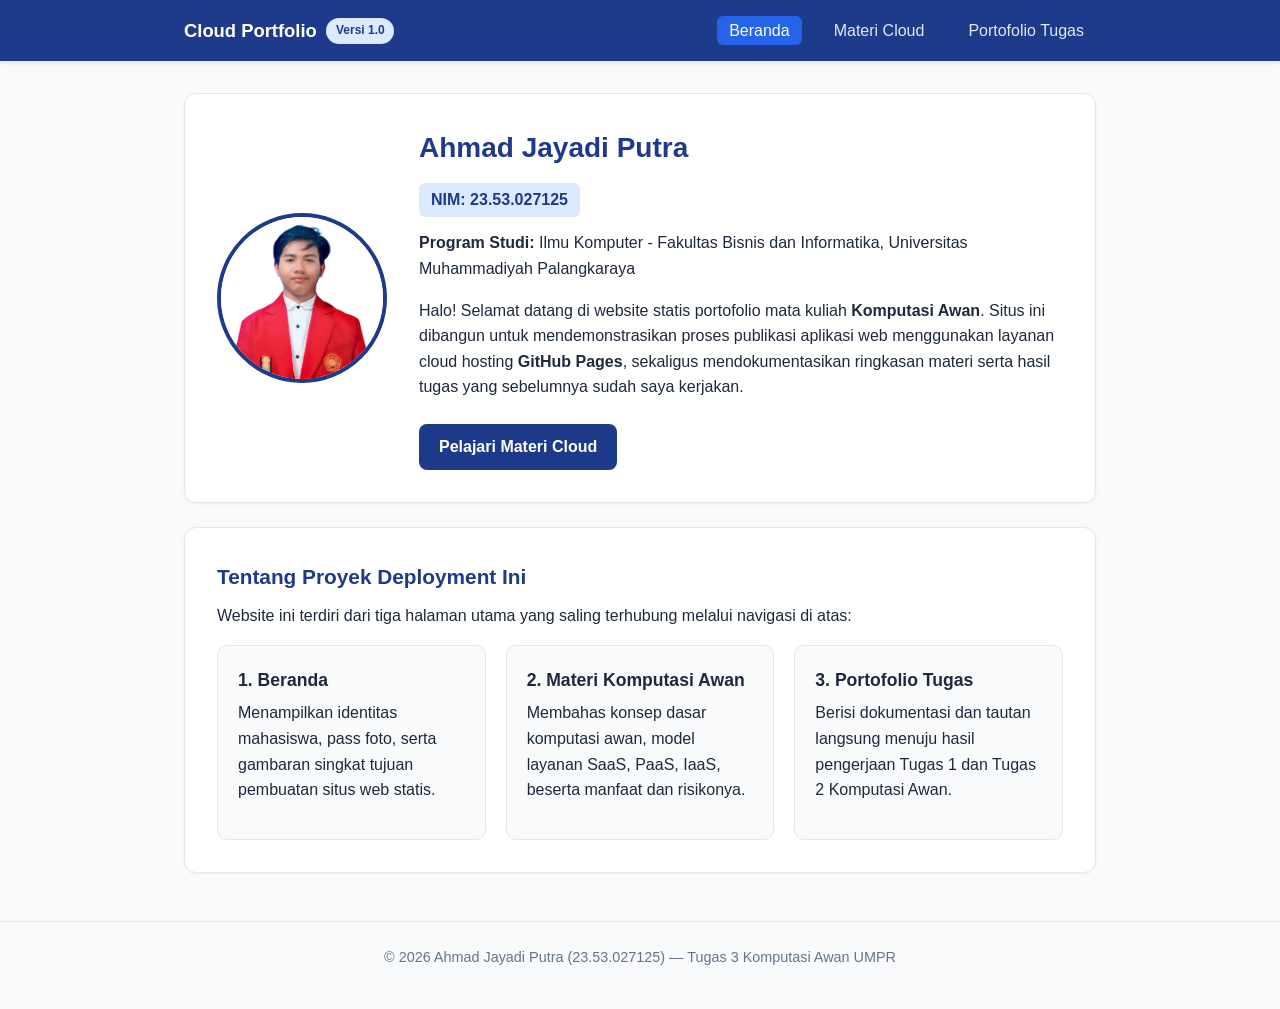
==== index.html @ f8fcc460 "Upload website versi 1" ====
<!DOCTYPE html>
<html lang="id">
<head>
  <meta charset="UTF-8">
  <meta name="viewport" content="width=device-width, initial-scale=1.0">
  <title>Beranda - Ahmad Jayadi Putra | Komputasi Awan</title>
  <link rel="stylesheet" href="assets/css/style.css">
</head>
<body>
  <header>
    <div class="nav-container">
      <div class="brand">
        <span>Cloud Portfolio</span>
        <span class="version-badge">Versi 1.0</span>
      </div>
      <nav>
        <ul>
          <li><a href="index.html" class="active">Beranda</a></li>
          <li><a href="materi.html">Materi Cloud</a></li>
          <li><a href="portofolio.html">Portofolio Tugas</a></li>
        </ul>
      </nav>
    </div>
  </header>

  <main>
    <section class="card">
      <div class="profile-box">
        <img src="assets/images/profil.jpeg" alt="Foto Profil Ahmad Jayadi Putra" class="profile-img">
        <div class="profile-info">
          <h1>Ahmad Jayadi Putra</h1>
          <span class="nim-tag">NIM: 23.53.027125</span>
          <p><strong>Program Studi:</strong> Ilmu Komputer - Fakultas Bisnis dan Informatika, Universitas Muhammadiyah Palangkaraya</p>
          <p>Halo! Selamat datang di website statis portofolio mata kuliah <strong>Komputasi Awan</strong>. Situs ini dibangun untuk mendemonstrasikan proses publikasi aplikasi web menggunakan layanan cloud hosting <strong>GitHub Pages</strong>, sekaligus mendokumentasikan ringkasan materi serta hasil tugas yang sebelumnya sudah saya kerjakan.</p>
          <a href="materi.html" class="btn">Pelajari Materi Cloud</a>
        </div>
      </div>
    </section>

    <section class="card">
      <h2>Tentang Proyek Deployment Ini</h2>
      <p>Website ini terdiri dari tiga halaman utama yang saling terhubung melalui navigasi di atas:</p>
      <div class="grid-3">
        <div class="sub-card">
          <h3>1. Beranda</h3>
          <p>Menampilkan identitas mahasiswa, pass foto, serta gambaran singkat tujuan pembuatan situs web statis.</p>
        </div>
        <div class="sub-card">
          <h3>2. Materi Komputasi Awan</h3>
          <p>Membahas konsep dasar komputasi awan, model layanan SaaS, PaaS, IaaS, beserta manfaat dan risikonya.</p>
        </div>
        <div class="sub-card">
          <h3>3. Portofolio Tugas</h3>
          <p>Berisi dokumentasi dan tautan langsung menuju hasil pengerjaan Tugas 1 dan Tugas 2 Komputasi Awan.</p>
        </div>
      </div>
    </section>
  </main>

  <footer>
    <p>&copy; 2026 Ahmad Jayadi Putra (23.53.027125) — Tugas 3 Komputasi Awan UMPR</p>
  </footer>
</body>
</html>
---- assets/css/style.css ----
/* Tema Utama Versi 1: Biru Navy */
:root {
  --primary: #1e3a8a;
  --primary-light: #2563eb;
  --accent: #dbeafe;
  --bg: #f8fafc;
  --card-bg: #ffffff;
  --text: #1e293b;
  --text-muted: #64748b;
  --border: #e2e8f0;
}

* {
  box-sizing: border-box;
  margin: 0;
  padding: 0;
}

body {
  font-family: 'Segoe UI', Tahoma, Geneva, Verdana, sans-serif;
  background-color: var(--bg);
  color: var(--text);
  line-height: 1.6;
}

/* Navigasi */
header {
  background-color: var(--primary);
  color: #ffffff;
  padding: 1rem 0;
  box-shadow: 0 2px 6px rgba(0, 0, 0, 0.1);
}

.nav-container {
  max-width: 960px;
  margin: 0 auto;
  padding: 0 1.5rem;
  display: flex;
  justify-content: space-between;
  align-items: center;
  flex-wrap: wrap;
  gap: 1rem;
}

.brand {
  font-size: 1.15rem;
  font-weight: 700;
  display: flex;
  align-items: center;
  gap: 0.6rem;
}

.version-badge {
  background-color: var(--accent);
  color: var(--primary);
  font-size: 0.75rem;
  padding: 0.2rem 0.6rem;
  border-radius: 999px;
  font-weight: 700;
}

nav ul {
  list-style: none;
  display: flex;
  gap: 1.25rem;
}

nav a {
  color: #e2e8f0;
  text-decoration: none;
  font-weight: 500;
  padding: 0.4rem 0.75rem;
  border-radius: 6px;
  transition: background 0.2s, color 0.2s;
}

nav a:hover,
nav a.active {
  background-color: var(--primary-light);
  color: #ffffff;
}

/* Kontainer Utama */
main {
  max-width: 960px;
  margin: 2rem auto;
  padding: 0 1.5rem;
}

.card {
  background-color: var(--card-bg);
  border: 1px solid var(--border);
  border-radius: 12px;
  padding: 2rem;
  margin-bottom: 1.5rem;
  box-shadow: 0 1px 3px rgba(0, 0, 0, 0.05);
}

h1 {
  color: var(--primary);
  font-size: 1.75rem;
  margin-bottom: 0.75rem;
}

h2 {
  color: var(--primary);
  font-size: 1.3rem;
  margin-bottom: 0.6rem;
}

h3 {
  color: var(--text);
  font-size: 1.1rem;
  margin-bottom: 0.4rem;
}

p {
  margin-bottom: 1rem;
}

/* Halaman Beranda - Profil */
.profile-box {
  display: flex;
  align-items: center;
  gap: 2rem;
  flex-wrap: wrap;
}

.profile-img {
  width: 170px;
  height: 170px;
  object-fit: cover;
  border-radius: 50%;
  border: 4px solid var(--primary);
}

.profile-info {
  flex: 1;
  min-width: 250px;
}

.nim-tag {
  display: inline-block;
  background-color: var(--accent);
  color: var(--primary);
  font-weight: 600;
  padding: 0.25rem 0.75rem;
  border-radius: 6px;
  margin-bottom: 0.85rem;
}

/* Grid Kartu Materi & Portofolio */
.grid-3 {
  display: grid;
  grid-template-columns: repeat(auto-fit, minmax(260px, 1fr));
  gap: 1.25rem;
  margin-top: 1rem;
}

.grid-2 {
  display: grid;
  grid-template-columns: repeat(auto-fit, minmax(300px, 1fr));
  gap: 1.5rem;
  margin-top: 1rem;
}

.sub-card {
  background-color: var(--bg);
  border: 1px solid var(--border);
  border-radius: 10px;
  padding: 1.25rem;
}

.sub-card ul {
  margin-left: 1.25rem;
  color: var(--text);
}

.sub-card li {
  margin-bottom: 0.4rem;
}

/* Tombol */
.btn {
  display: inline-block;
  background-color: var(--primary);
  color: #ffffff;
  text-decoration: none;
  padding: 0.65rem 1.25rem;
  border-radius: 8px;
  font-weight: 600;
  margin-top: 0.5rem;
  transition: background 0.2s;
}

.btn:hover {
  background-color: var(--primary-light);
}

/* Footer */
footer {
  text-align: center;
  padding: 1.5rem;
  color: var(--text-muted);
  font-size: 0.9rem;
  border-top: 1px solid var(--border);
  margin-top: 3rem;
}
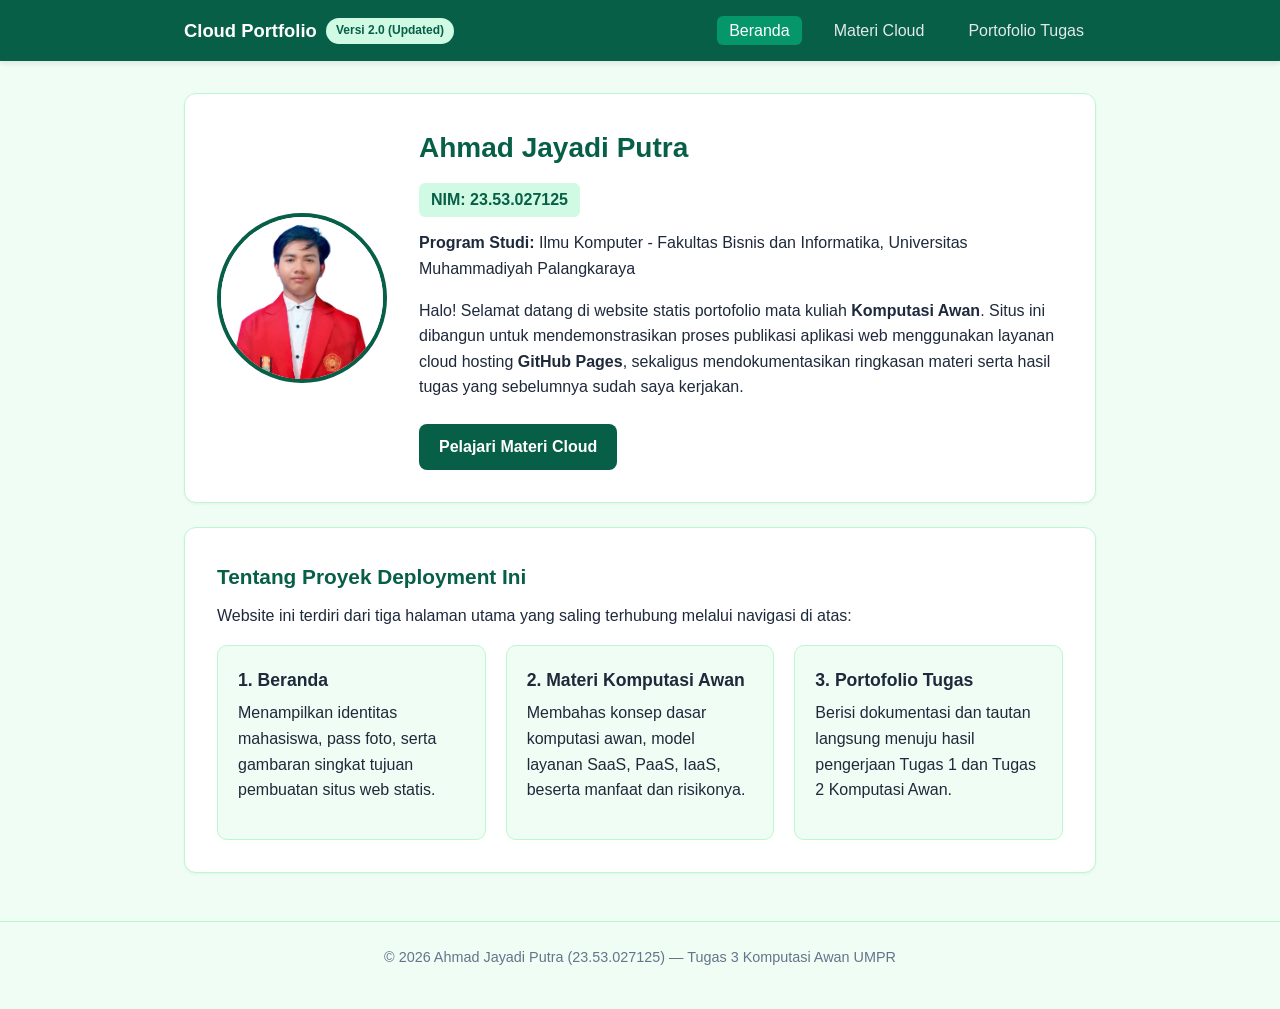
==== commit 9bfb6537: "Pembaruan versi 2" ====
--- a/index.html
+++ b/index.html
@@ -11,7 +11,7 @@
     <div class="nav-container">
       <div class="brand">
         <span>Cloud Portfolio</span>
-        <span class="version-badge">Versi 1.0</span>
+        <span class="version-badge">Versi 2.0 (Updated)</span>
       </div>
       <nav>
         <ul>
--- a/assets/css/style.css
+++ b/assets/css/style.css
@@ -1,13 +1,13 @@
-/* Tema Utama Versi 1: Biru Navy */
+/* Tema Utama Versi 2: Hijau Zamrud (Emerald) */
 :root {
-  --primary: #1e3a8a;
-  --primary-light: #2563eb;
-  --accent: #dbeafe;
-  --bg: #f8fafc;
+  --primary: #065f46;
+  --primary-light: #059669;
+  --accent: #d1fae5;
+  --bg: #f0fdf4;
   --card-bg: #ffffff;
   --text: #1e293b;
   --text-muted: #64748b;
-  --border: #e2e8f0;
+  --border: #bbf7d0;
 }
 
 * {
